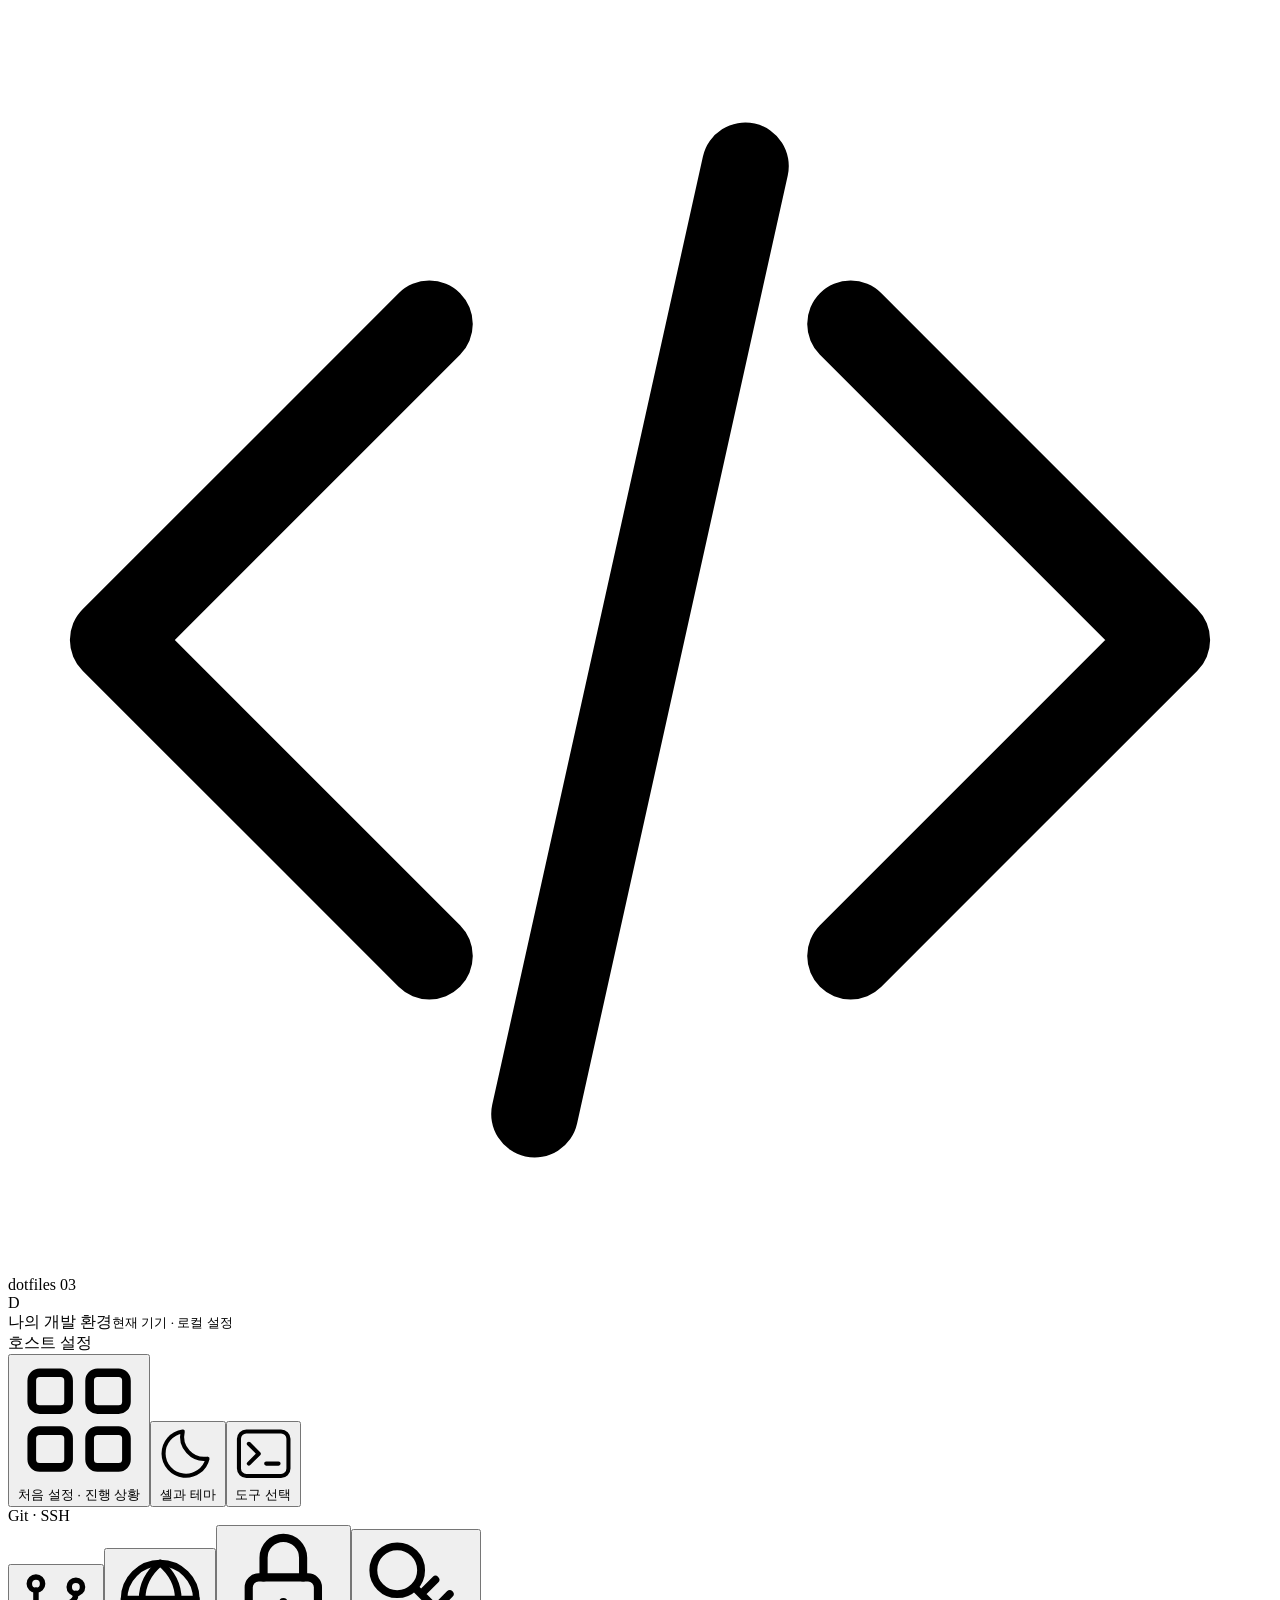
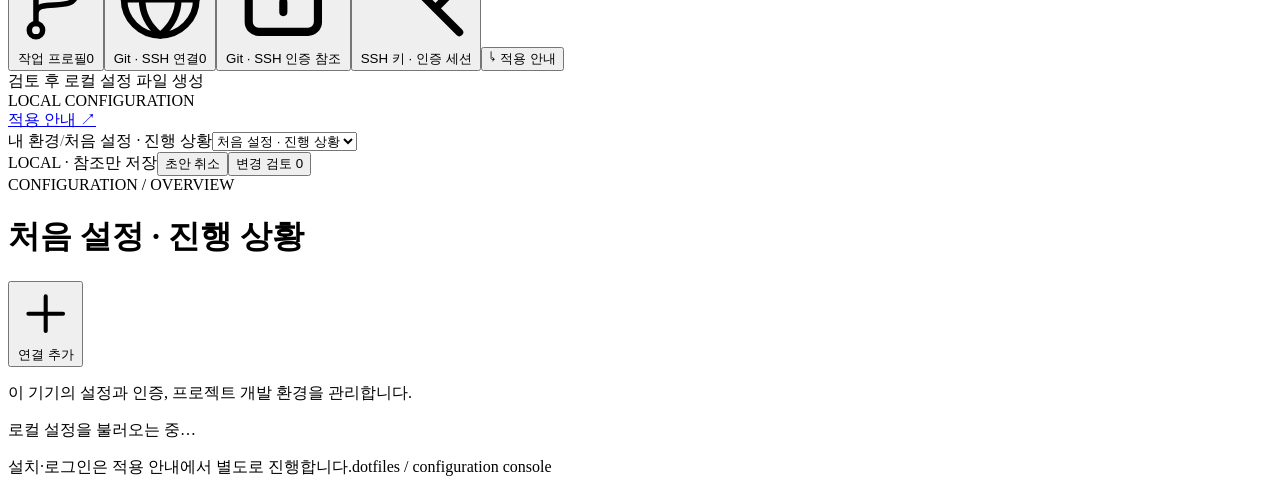
==== dashboard/index.html @ 47db6d48 "Guide first-run environment setup and Tailscale client connections" ====
<!DOCTYPE html><html lang="ko"><head><meta charset="utf-8"><meta name="viewport" content="width=device-width,initial-scale=1"><title>dotfiles · 환경 설정</title><link rel="stylesheet" href="/style.css"><link rel="stylesheet" href="/design/design-inspector.css"><link rel="stylesheet" href="/design/preview.css"></head><body><div class="app"><aside class="sidebar"><div class="brand row"><svg viewBox="0 0 24 24" fill="none" stroke="currentColor" stroke-width="1.65" stroke-linecap="round" stroke-linejoin="round" aria-hidden="true"><path d="m8 6-6 6 6 6m8-12 6 6-6 6M14 3l-4 18"/></svg> dotfiles <span class="version">03</span></div><div class="workspace row"><span class="avatar">D</span><div>나의 개발 환경<small>현재 기기 · 로컬 설정</small></div></div><div class="navlabel">호스트 설정</div><nav class="nav"><button data-view="overview" class="active"><svg viewBox="0 0 24 24" fill="none" stroke="currentColor" stroke-width="1.65" stroke-linecap="round" stroke-linejoin="round" aria-hidden="true"><rect x="3" y="3" width="7" height="7" rx="1.5"/><rect x="14" y="3" width="7" height="7" rx="1.5"/><rect x="3" y="14" width="7" height="7" rx="1.5"/><rect x="14" y="14" width="7" height="7" rx="1.5"/></svg> 처음 설정 · 진행 상황</button><button data-view="appearance"><svg viewBox="0 0 24 24" fill="none" stroke="currentColor" stroke-width="1.65" stroke-linecap="round" stroke-linejoin="round" aria-hidden="true"><path d="M20 14A9 9 0 0 1 10 3 9 9 0 1 0 20 14Z"/></svg> 셸과 테마</button><button data-view="tools"><svg viewBox="0 0 24 24" fill="none" stroke="currentColor" stroke-width="1.65" stroke-linecap="round" stroke-linejoin="round" aria-hidden="true"><rect x="2" y="3" width="20" height="18" rx="3"/><path d="m6 8 4 4-4 4m7 0h5"/></svg> 도구 선택</button><div class="navlabel">Git · SSH</div><button data-view="profiles"><svg viewBox="0 0 24 24" fill="none" stroke="currentColor" stroke-width="1.65" stroke-linecap="round" stroke-linejoin="round" aria-hidden="true"><circle cx="6" cy="5" r="2"/><circle cx="6" cy="19" r="2"/><circle cx="18" cy="6" r="2"/><path d="M6 7v10m0-3c0-5 12 0 12-6"/></svg> 작업 프로필<span class="number" id="profile-number">0</span></button><button data-view="connections"><svg viewBox="0 0 24 24" fill="none" stroke="currentColor" stroke-width="1.65" stroke-linecap="round" stroke-linejoin="round" aria-hidden="true"><circle cx="12" cy="12" r="9"/><path d="M3 12h18M12 3c6 5 6 13 0 18-6-5-6-13 0-18Z"/></svg> Git · SSH 연결<span class="number" id="connection-number">0</span></button><button data-view="secrets"><svg viewBox="0 0 24 24" fill="none" stroke="currentColor" stroke-width="1.65" stroke-linecap="round" stroke-linejoin="round" aria-hidden="true"><rect x="5" y="10" width="14" height="11" rx="2"/><path d="M8 10V6a4 4 0 0 1 8 0v4m-4 5v2"/></svg> Git · SSH 인증 참조</button><button data-view="sessions"><svg viewBox="0 0 24 24" fill="none" stroke="currentColor" stroke-width="1.65" stroke-linecap="round" stroke-linejoin="round" aria-hidden="true"><circle cx="8" cy="8" r="5"/><path d="m12 12 9 9m-5-5 3-3m-6 0 3-3"/></svg> SSH 키 · 인증 세션</button><button data-view="plan">↳ 적용 안내</button></nav><div class="sidefoot"><span class="point"></span>검토 후 로컬 설정 파일 생성<br><span class="mono">LOCAL CONFIGURATION</span><br><a href="#" id="about-link">적용 안내 ↗</a></div></aside><main class="main"><header class="toolbar between"><div class="row"><span class="muted">내 환경</span><span style="color:#596b82">/</span><span id="breadcrumb">처음 설정 · 진행 상황</span><select class="mobile-nav" id="mobile-nav" aria-label="화면 선택"><option value="overview">처음 설정 · 진행 상황</option><option value="connections">Git · SSH 연결</option><option value="appearance">셸과 테마</option><option value="profiles">작업 프로필</option><option value="secrets">Git · SSH 인증 참조</option><option value="sessions">SSH 키 · 인증 세션</option><option value="tools">도구 선택</option><option value="plan">적용 안내</option></select></div><div class="row"><span class="demo">LOCAL · 참조만 저장</span><button class="btn" id="reset-draft">초안 취소</button><button class="btn primary" id="review-button">변경 검토 <span class="mono" id="dirty-count">0</span></button></div></header><div class="content"><div class="overline" id="overline">CONFIGURATION / OVERVIEW</div><div class="heading between"><h1 id="page-title">처음 설정 · 진행 상황</h1><button class="btn" id="heading-action"><svg viewBox="0 0 24 24" fill="none" stroke="currentColor" stroke-width="1.65" stroke-linecap="round" stroke-linejoin="round" aria-hidden="true"><path d="M12 5v14M5 12h14"/></svg> 연결 추가</button></div><p class="intro" id="page-intro">이 기기의 설정과 인증, 프로젝트 개발 환경을 관리합니다.</p><div id="notice" class="notice" role="status" hidden></div><div id="page-body"><p>로컬 설정을 불러오는 중…</p></div><footer class="footer between"><span>설치·로그인은 적용 안내에서 별도로 진행합니다.</span><span class="mono">dotfiles / configuration console</span></footer></div></main></div><div id="toast" class="toast" role="status"></div>
<dialog id="review-modal"><h2>변경 검토</h2><p>저장하면 로컬 설정 파일을 생성합니다. 설치·로그인·remote URL 변경은 적용 안내를 따라 별도로 진행합니다.</p><pre id="review-content"></pre><p id="save-error" role="alert"></p><div class="actions"><button class="btn" id="close-review">돌아가기</button><button class="btn primary" id="confirm-review">저장 · 설정 파일 생성</button></div></dialog>
<dialog id="add-modal"><h2 id="add-title">새 항목</h2><div id="add-fields"></div><p id="add-error" role="alert"></p><div class="actions"><button class="btn" id="cancel-add">취소</button><button class="btn primary" id="confirm-add">추가</button></div></dialog>
<script src="/app.js" defer></script><script src="/environment.js" defer></script><script src="/onboarding.js" defer></script><script src="/tailscale.js" defer></script><script src="/desktop.js" defer></script><script src="/design/design-inspector.js" defer></script><script src="/design/dashboard-design.js" defer></script><script src="/design/preview.js" defer></script></body></html>
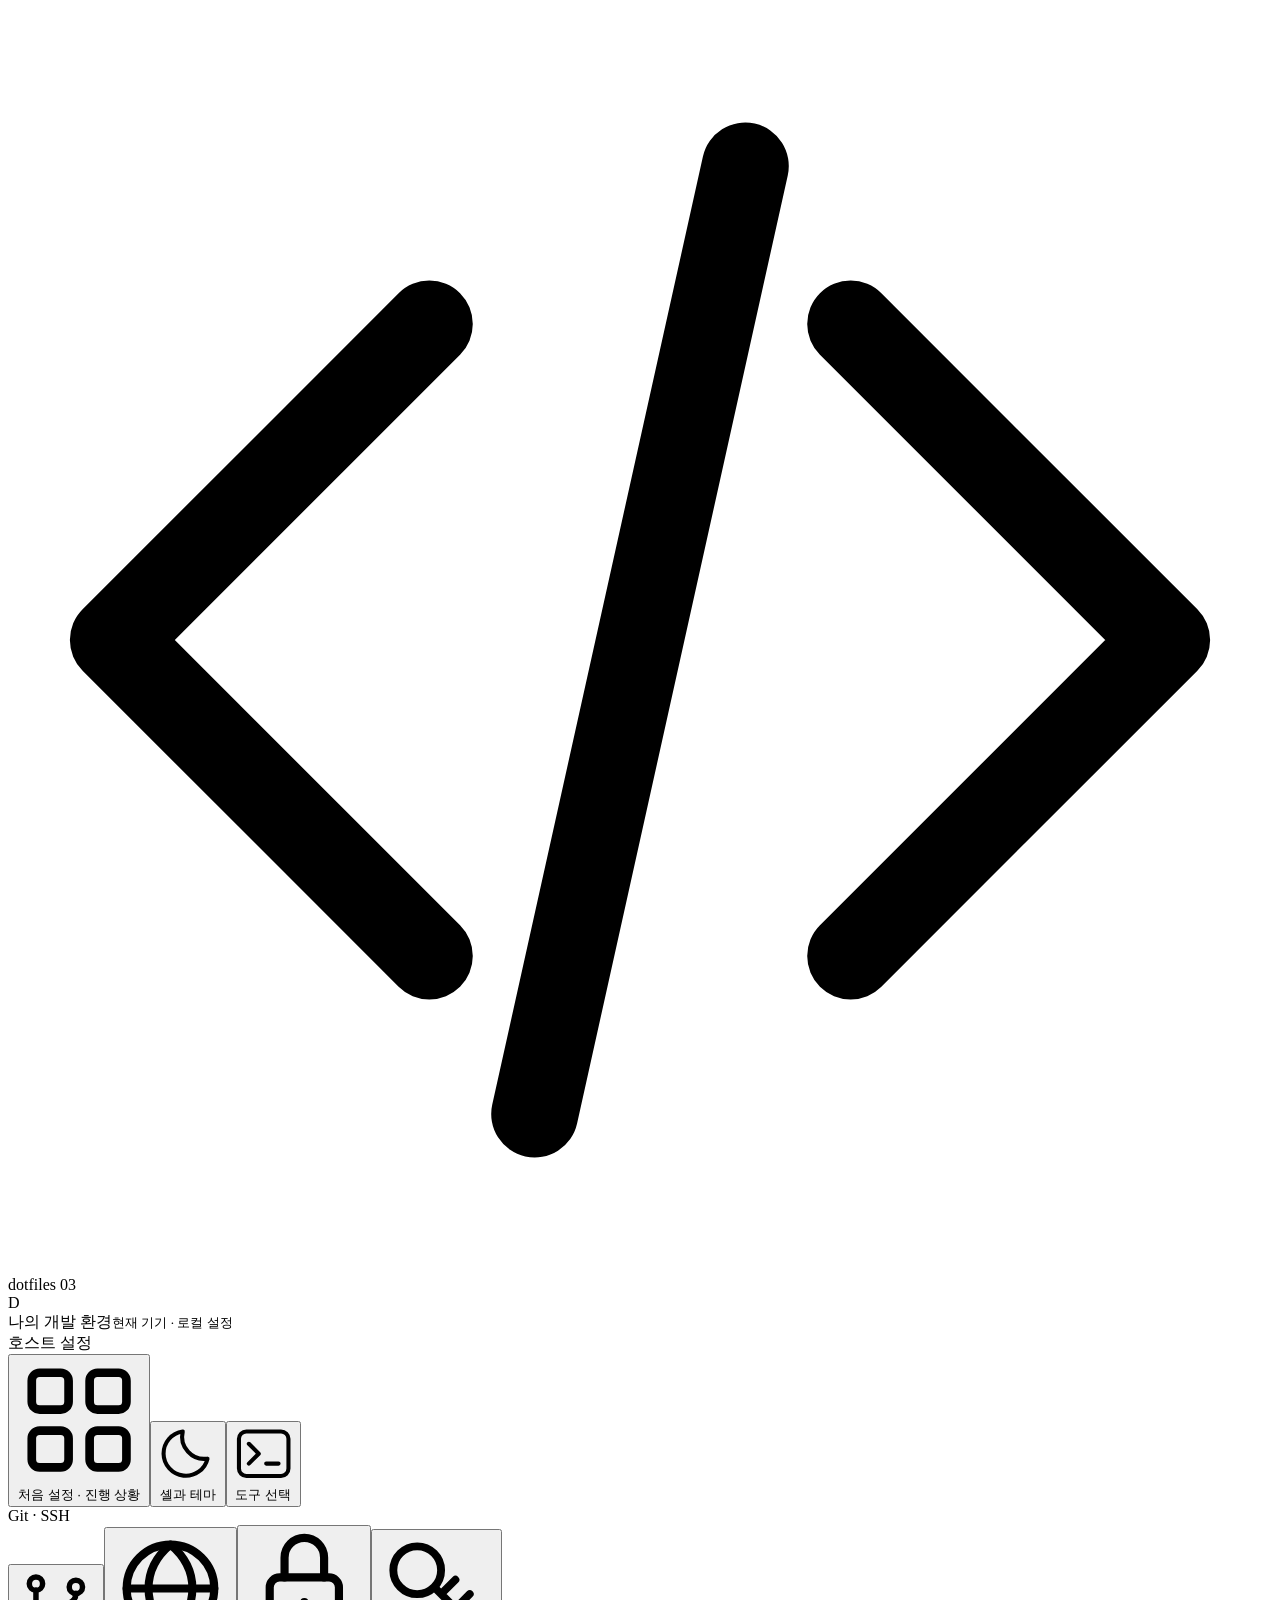
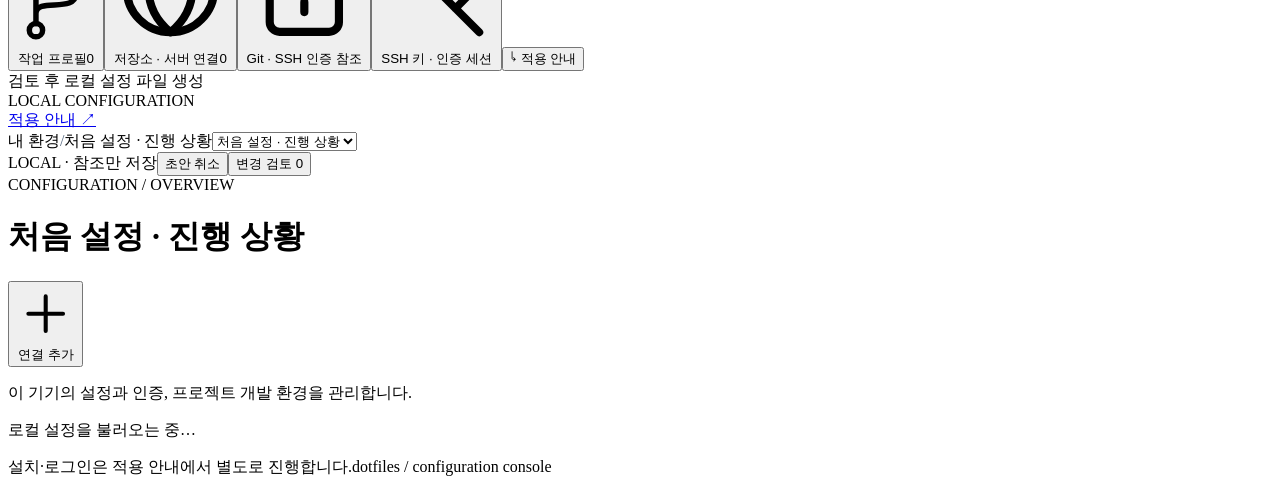
==== commit 30d517e7: "Simplify connection setup and make folder profiles optional" ====
--- a/dashboard/index.html
+++ b/dashboard/index.html
@@ -1,4 +1,4 @@
-<!DOCTYPE html><html lang="ko"><head><meta charset="utf-8"><meta name="viewport" content="width=device-width,initial-scale=1"><title>dotfiles · 환경 설정</title><link rel="stylesheet" href="/style.css"><link rel="stylesheet" href="/design/design-inspector.css"><link rel="stylesheet" href="/design/preview.css"></head><body><div class="app"><aside class="sidebar"><div class="brand row"><svg viewBox="0 0 24 24" fill="none" stroke="currentColor" stroke-width="1.65" stroke-linecap="round" stroke-linejoin="round" aria-hidden="true"><path d="m8 6-6 6 6 6m8-12 6 6-6 6M14 3l-4 18"/></svg> dotfiles <span class="version">03</span></div><div class="workspace row"><span class="avatar">D</span><div>나의 개발 환경<small>현재 기기 · 로컬 설정</small></div></div><div class="navlabel">호스트 설정</div><nav class="nav"><button data-view="overview" class="active"><svg viewBox="0 0 24 24" fill="none" stroke="currentColor" stroke-width="1.65" stroke-linecap="round" stroke-linejoin="round" aria-hidden="true"><rect x="3" y="3" width="7" height="7" rx="1.5"/><rect x="14" y="3" width="7" height="7" rx="1.5"/><rect x="3" y="14" width="7" height="7" rx="1.5"/><rect x="14" y="14" width="7" height="7" rx="1.5"/></svg> 처음 설정 · 진행 상황</button><button data-view="appearance"><svg viewBox="0 0 24 24" fill="none" stroke="currentColor" stroke-width="1.65" stroke-linecap="round" stroke-linejoin="round" aria-hidden="true"><path d="M20 14A9 9 0 0 1 10 3 9 9 0 1 0 20 14Z"/></svg> 셸과 테마</button><button data-view="tools"><svg viewBox="0 0 24 24" fill="none" stroke="currentColor" stroke-width="1.65" stroke-linecap="round" stroke-linejoin="round" aria-hidden="true"><rect x="2" y="3" width="20" height="18" rx="3"/><path d="m6 8 4 4-4 4m7 0h5"/></svg> 도구 선택</button><div class="navlabel">Git · SSH</div><button data-view="profiles"><svg viewBox="0 0 24 24" fill="none" stroke="currentColor" stroke-width="1.65" stroke-linecap="round" stroke-linejoin="round" aria-hidden="true"><circle cx="6" cy="5" r="2"/><circle cx="6" cy="19" r="2"/><circle cx="18" cy="6" r="2"/><path d="M6 7v10m0-3c0-5 12 0 12-6"/></svg> 작업 프로필<span class="number" id="profile-number">0</span></button><button data-view="connections"><svg viewBox="0 0 24 24" fill="none" stroke="currentColor" stroke-width="1.65" stroke-linecap="round" stroke-linejoin="round" aria-hidden="true"><circle cx="12" cy="12" r="9"/><path d="M3 12h18M12 3c6 5 6 13 0 18-6-5-6-13 0-18Z"/></svg> Git · SSH 연결<span class="number" id="connection-number">0</span></button><button data-view="secrets"><svg viewBox="0 0 24 24" fill="none" stroke="currentColor" stroke-width="1.65" stroke-linecap="round" stroke-linejoin="round" aria-hidden="true"><rect x="5" y="10" width="14" height="11" rx="2"/><path d="M8 10V6a4 4 0 0 1 8 0v4m-4 5v2"/></svg> Git · SSH 인증 참조</button><button data-view="sessions"><svg viewBox="0 0 24 24" fill="none" stroke="currentColor" stroke-width="1.65" stroke-linecap="round" stroke-linejoin="round" aria-hidden="true"><circle cx="8" cy="8" r="5"/><path d="m12 12 9 9m-5-5 3-3m-6 0 3-3"/></svg> SSH 키 · 인증 세션</button><button data-view="plan">↳ 적용 안내</button></nav><div class="sidefoot"><span class="point"></span>검토 후 로컬 설정 파일 생성<br><span class="mono">LOCAL CONFIGURATION</span><br><a href="#" id="about-link">적용 안내 ↗</a></div></aside><main class="main"><header class="toolbar between"><div class="row"><span class="muted">내 환경</span><span style="color:#596b82">/</span><span id="breadcrumb">처음 설정 · 진행 상황</span><select class="mobile-nav" id="mobile-nav" aria-label="화면 선택"><option value="overview">처음 설정 · 진행 상황</option><option value="connections">Git · SSH 연결</option><option value="appearance">셸과 테마</option><option value="profiles">작업 프로필</option><option value="secrets">Git · SSH 인증 참조</option><option value="sessions">SSH 키 · 인증 세션</option><option value="tools">도구 선택</option><option value="plan">적용 안내</option></select></div><div class="row"><span class="demo">LOCAL · 참조만 저장</span><button class="btn" id="reset-draft">초안 취소</button><button class="btn primary" id="review-button">변경 검토 <span class="mono" id="dirty-count">0</span></button></div></header><div class="content"><div class="overline" id="overline">CONFIGURATION / OVERVIEW</div><div class="heading between"><h1 id="page-title">처음 설정 · 진행 상황</h1><button class="btn" id="heading-action"><svg viewBox="0 0 24 24" fill="none" stroke="currentColor" stroke-width="1.65" stroke-linecap="round" stroke-linejoin="round" aria-hidden="true"><path d="M12 5v14M5 12h14"/></svg> 연결 추가</button></div><p class="intro" id="page-intro">이 기기의 설정과 인증, 프로젝트 개발 환경을 관리합니다.</p><div id="notice" class="notice" role="status" hidden></div><div id="page-body"><p>로컬 설정을 불러오는 중…</p></div><footer class="footer between"><span>설치·로그인은 적용 안내에서 별도로 진행합니다.</span><span class="mono">dotfiles / configuration console</span></footer></div></main></div><div id="toast" class="toast" role="status"></div>
+<!DOCTYPE html><html lang="ko"><head><meta charset="utf-8"><meta name="viewport" content="width=device-width,initial-scale=1"><title>dotfiles · 환경 설정</title><link rel="stylesheet" href="/style.css"><link rel="stylesheet" href="/design/design-inspector.css"><link rel="stylesheet" href="/design/preview.css"></head><body><div class="app"><aside class="sidebar"><div class="brand row"><svg viewBox="0 0 24 24" fill="none" stroke="currentColor" stroke-width="1.65" stroke-linecap="round" stroke-linejoin="round" aria-hidden="true"><path d="m8 6-6 6 6 6m8-12 6 6-6 6M14 3l-4 18"/></svg> dotfiles <span class="version">03</span></div><div class="workspace row"><span class="avatar">D</span><div>나의 개발 환경<small>현재 기기 · 로컬 설정</small></div></div><div class="navlabel">호스트 설정</div><nav class="nav"><button data-view="overview" class="active"><svg viewBox="0 0 24 24" fill="none" stroke="currentColor" stroke-width="1.65" stroke-linecap="round" stroke-linejoin="round" aria-hidden="true"><rect x="3" y="3" width="7" height="7" rx="1.5"/><rect x="14" y="3" width="7" height="7" rx="1.5"/><rect x="3" y="14" width="7" height="7" rx="1.5"/><rect x="14" y="14" width="7" height="7" rx="1.5"/></svg> 처음 설정 · 진행 상황</button><button data-view="appearance"><svg viewBox="0 0 24 24" fill="none" stroke="currentColor" stroke-width="1.65" stroke-linecap="round" stroke-linejoin="round" aria-hidden="true"><path d="M20 14A9 9 0 0 1 10 3 9 9 0 1 0 20 14Z"/></svg> 셸과 테마</button><button data-view="tools"><svg viewBox="0 0 24 24" fill="none" stroke="currentColor" stroke-width="1.65" stroke-linecap="round" stroke-linejoin="round" aria-hidden="true"><rect x="2" y="3" width="20" height="18" rx="3"/><path d="m6 8 4 4-4 4m7 0h5"/></svg> 도구 선택</button><div class="navlabel">Git · SSH</div><button data-view="profiles"><svg viewBox="0 0 24 24" fill="none" stroke="currentColor" stroke-width="1.65" stroke-linecap="round" stroke-linejoin="round" aria-hidden="true"><circle cx="6" cy="5" r="2"/><circle cx="6" cy="19" r="2"/><circle cx="18" cy="6" r="2"/><path d="M6 7v10m0-3c0-5 12 0 12-6"/></svg> 작업 프로필<span class="number" id="profile-number">0</span></button><button data-view="connections"><svg viewBox="0 0 24 24" fill="none" stroke="currentColor" stroke-width="1.65" stroke-linecap="round" stroke-linejoin="round" aria-hidden="true"><circle cx="12" cy="12" r="9"/><path d="M3 12h18M12 3c6 5 6 13 0 18-6-5-6-13 0-18Z"/></svg> 저장소 · 서버 연결<span class="number" id="connection-number">0</span></button><button data-view="secrets"><svg viewBox="0 0 24 24" fill="none" stroke="currentColor" stroke-width="1.65" stroke-linecap="round" stroke-linejoin="round" aria-hidden="true"><rect x="5" y="10" width="14" height="11" rx="2"/><path d="M8 10V6a4 4 0 0 1 8 0v4m-4 5v2"/></svg> Git · SSH 인증 참조</button><button data-view="sessions"><svg viewBox="0 0 24 24" fill="none" stroke="currentColor" stroke-width="1.65" stroke-linecap="round" stroke-linejoin="round" aria-hidden="true"><circle cx="8" cy="8" r="5"/><path d="m12 12 9 9m-5-5 3-3m-6 0 3-3"/></svg> SSH 키 · 인증 세션</button><button data-view="plan">↳ 적용 안내</button></nav><div class="sidefoot"><span class="point"></span>검토 후 로컬 설정 파일 생성<br><span class="mono">LOCAL CONFIGURATION</span><br><a href="#" id="about-link">적용 안내 ↗</a></div></aside><main class="main"><header class="toolbar between"><div class="row"><span class="muted">내 환경</span><span style="color:#596b82">/</span><span id="breadcrumb">처음 설정 · 진행 상황</span><select class="mobile-nav" id="mobile-nav" aria-label="화면 선택"><option value="overview">처음 설정 · 진행 상황</option><option value="connections">저장소 · 서버 연결</option><option value="appearance">셸과 테마</option><option value="profiles">작업 프로필</option><option value="secrets">Git · SSH 인증 참조</option><option value="sessions">SSH 키 · 인증 세션</option><option value="tools">도구 선택</option><option value="plan">적용 안내</option></select></div><div class="row"><span class="demo">LOCAL · 참조만 저장</span><button class="btn" id="reset-draft">초안 취소</button><button class="btn primary" id="review-button">변경 검토 <span class="mono" id="dirty-count">0</span></button></div></header><div class="content"><div class="overline" id="overline">CONFIGURATION / OVERVIEW</div><div class="heading between"><h1 id="page-title">처음 설정 · 진행 상황</h1><button class="btn" id="heading-action"><svg viewBox="0 0 24 24" fill="none" stroke="currentColor" stroke-width="1.65" stroke-linecap="round" stroke-linejoin="round" aria-hidden="true"><path d="M12 5v14M5 12h14"/></svg> 연결 추가</button></div><p class="intro" id="page-intro">이 기기의 설정과 인증, 프로젝트 개발 환경을 관리합니다.</p><div id="notice" class="notice" role="status" hidden></div><div id="page-body"><p>로컬 설정을 불러오는 중…</p></div><footer class="footer between"><span>설치·로그인은 적용 안내에서 별도로 진행합니다.</span><span class="mono">dotfiles / configuration console</span></footer></div></main></div><div id="toast" class="toast" role="status"></div>
 <dialog id="review-modal"><h2>변경 검토</h2><p>저장하면 로컬 설정 파일을 생성합니다. 설치·로그인·remote URL 변경은 적용 안내를 따라 별도로 진행합니다.</p><pre id="review-content"></pre><p id="save-error" role="alert"></p><div class="actions"><button class="btn" id="close-review">돌아가기</button><button class="btn primary" id="confirm-review">저장 · 설정 파일 생성</button></div></dialog>
 <dialog id="add-modal"><h2 id="add-title">새 항목</h2><div id="add-fields"></div><p id="add-error" role="alert"></p><div class="actions"><button class="btn" id="cancel-add">취소</button><button class="btn primary" id="confirm-add">추가</button></div></dialog>
 <script src="/app.js" defer></script><script src="/environment.js" defer></script><script src="/onboarding.js" defer></script><script src="/tailscale.js" defer></script><script src="/desktop.js" defer></script><script src="/design/design-inspector.js" defer></script><script src="/design/dashboard-design.js" defer></script><script src="/design/preview.js" defer></script></body></html>
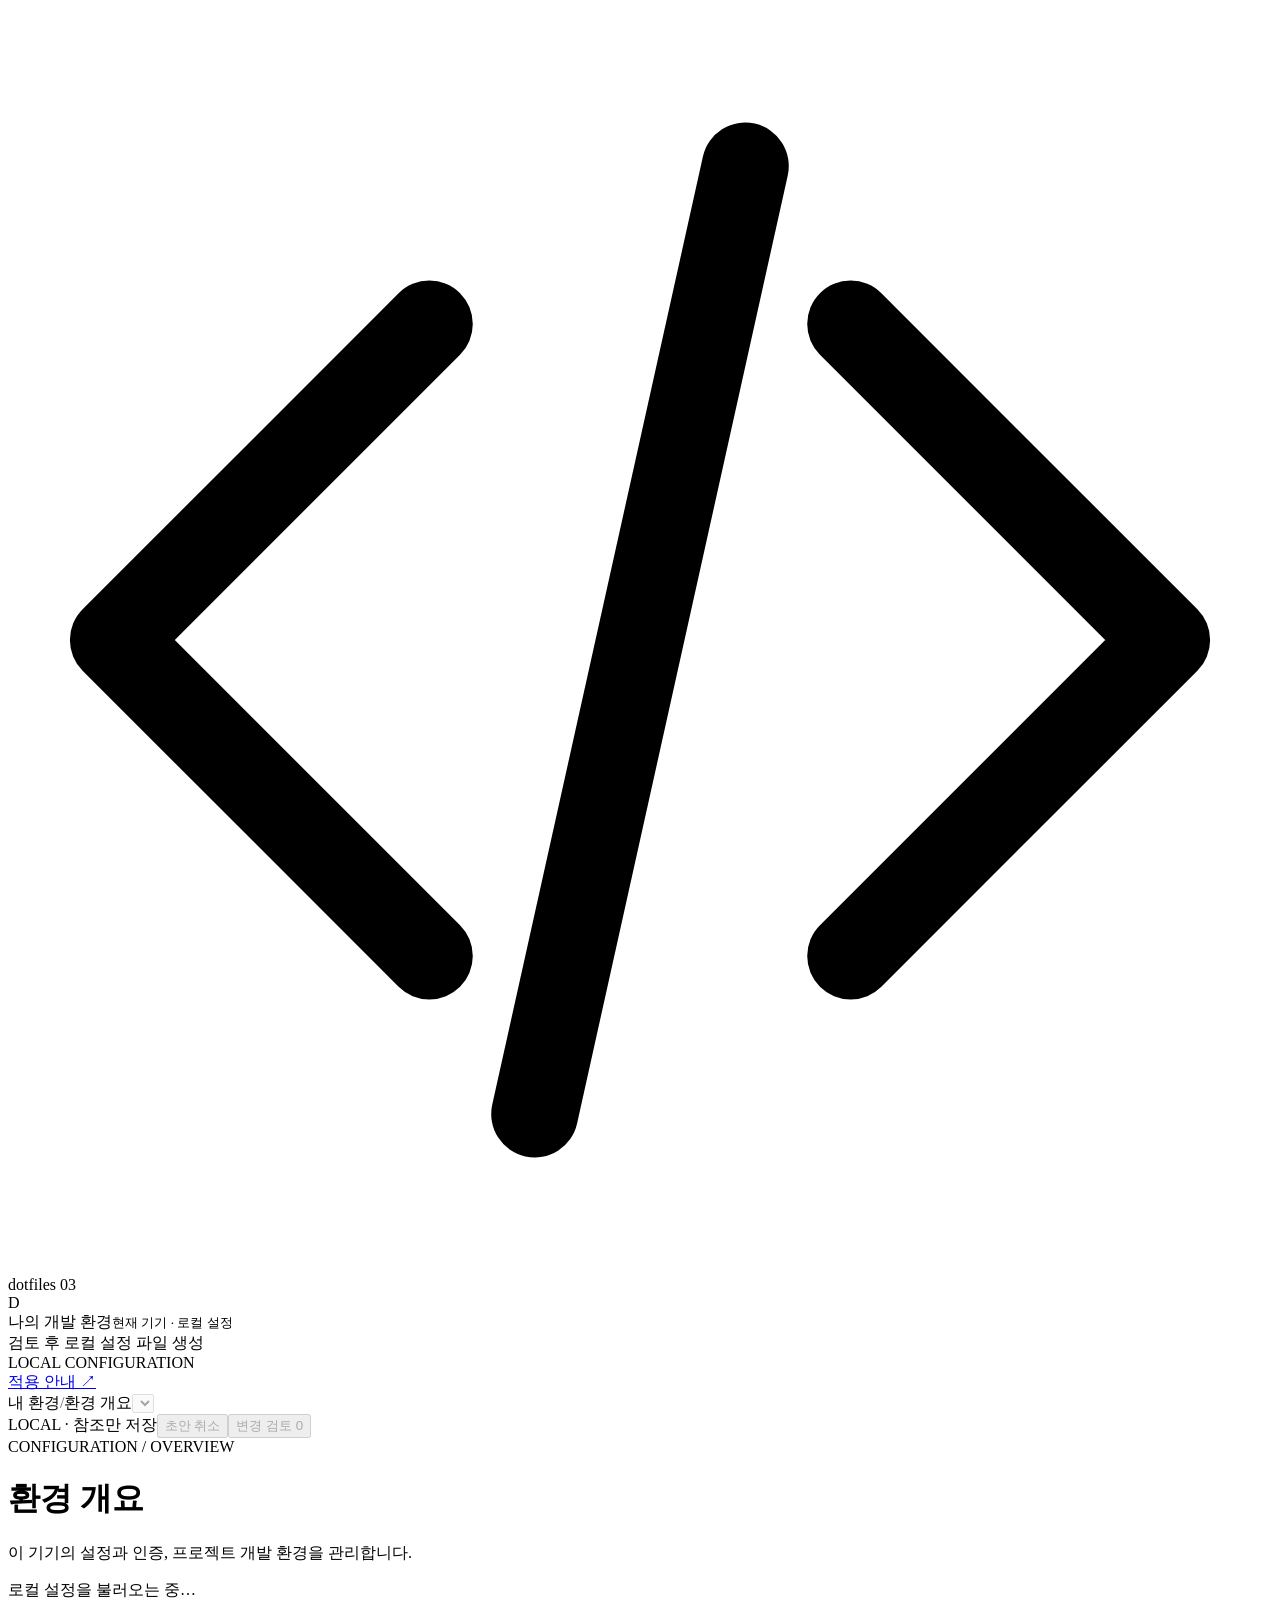
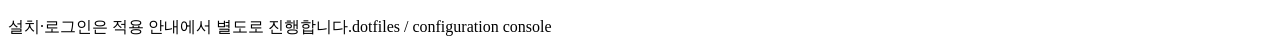
==== commit 40d73611: "Organize environment dashboard by setup purpose" ====
--- a/dashboard/index.html
+++ b/dashboard/index.html
@@ -1,4 +1,4 @@
-<!DOCTYPE html><html lang="ko"><head><meta charset="utf-8"><meta name="viewport" content="width=device-width,initial-scale=1"><title>dotfiles · 환경 설정</title><link rel="stylesheet" href="/style.css"><link rel="stylesheet" href="/design/design-inspector.css"><link rel="stylesheet" href="/design/preview.css"></head><body><div class="app"><aside class="sidebar"><div class="brand row"><svg viewBox="0 0 24 24" fill="none" stroke="currentColor" stroke-width="1.65" stroke-linecap="round" stroke-linejoin="round" aria-hidden="true"><path d="m8 6-6 6 6 6m8-12 6 6-6 6M14 3l-4 18"/></svg> dotfiles <span class="version">03</span></div><div class="workspace row"><span class="avatar">D</span><div>나의 개발 환경<small>현재 기기 · 로컬 설정</small></div></div><div class="navlabel">호스트 설정</div><nav class="nav"><button data-view="overview" class="active"><svg viewBox="0 0 24 24" fill="none" stroke="currentColor" stroke-width="1.65" stroke-linecap="round" stroke-linejoin="round" aria-hidden="true"><rect x="3" y="3" width="7" height="7" rx="1.5"/><rect x="14" y="3" width="7" height="7" rx="1.5"/><rect x="3" y="14" width="7" height="7" rx="1.5"/><rect x="14" y="14" width="7" height="7" rx="1.5"/></svg> 처음 설정 · 진행 상황</button><button data-view="appearance"><svg viewBox="0 0 24 24" fill="none" stroke="currentColor" stroke-width="1.65" stroke-linecap="round" stroke-linejoin="round" aria-hidden="true"><path d="M20 14A9 9 0 0 1 10 3 9 9 0 1 0 20 14Z"/></svg> 셸과 테마</button><button data-view="tools"><svg viewBox="0 0 24 24" fill="none" stroke="currentColor" stroke-width="1.65" stroke-linecap="round" stroke-linejoin="round" aria-hidden="true"><rect x="2" y="3" width="20" height="18" rx="3"/><path d="m6 8 4 4-4 4m7 0h5"/></svg> 도구 선택</button><div class="navlabel">Git · SSH</div><button data-view="profiles"><svg viewBox="0 0 24 24" fill="none" stroke="currentColor" stroke-width="1.65" stroke-linecap="round" stroke-linejoin="round" aria-hidden="true"><circle cx="6" cy="5" r="2"/><circle cx="6" cy="19" r="2"/><circle cx="18" cy="6" r="2"/><path d="M6 7v10m0-3c0-5 12 0 12-6"/></svg> 작업 프로필<span class="number" id="profile-number">0</span></button><button data-view="connections"><svg viewBox="0 0 24 24" fill="none" stroke="currentColor" stroke-width="1.65" stroke-linecap="round" stroke-linejoin="round" aria-hidden="true"><circle cx="12" cy="12" r="9"/><path d="M3 12h18M12 3c6 5 6 13 0 18-6-5-6-13 0-18Z"/></svg> 저장소 · 서버 연결<span class="number" id="connection-number">0</span></button><button data-view="secrets"><svg viewBox="0 0 24 24" fill="none" stroke="currentColor" stroke-width="1.65" stroke-linecap="round" stroke-linejoin="round" aria-hidden="true"><rect x="5" y="10" width="14" height="11" rx="2"/><path d="M8 10V6a4 4 0 0 1 8 0v4m-4 5v2"/></svg> Git · SSH 인증 참조</button><button data-view="sessions"><svg viewBox="0 0 24 24" fill="none" stroke="currentColor" stroke-width="1.65" stroke-linecap="round" stroke-linejoin="round" aria-hidden="true"><circle cx="8" cy="8" r="5"/><path d="m12 12 9 9m-5-5 3-3m-6 0 3-3"/></svg> SSH 키 · 인증 세션</button><button data-view="plan">↳ 적용 안내</button></nav><div class="sidefoot"><span class="point"></span>검토 후 로컬 설정 파일 생성<br><span class="mono">LOCAL CONFIGURATION</span><br><a href="#" id="about-link">적용 안내 ↗</a></div></aside><main class="main"><header class="toolbar between"><div class="row"><span class="muted">내 환경</span><span style="color:#596b82">/</span><span id="breadcrumb">처음 설정 · 진행 상황</span><select class="mobile-nav" id="mobile-nav" aria-label="화면 선택"><option value="overview">처음 설정 · 진행 상황</option><option value="connections">저장소 · 서버 연결</option><option value="appearance">셸과 테마</option><option value="profiles">작업 프로필</option><option value="secrets">Git · SSH 인증 참조</option><option value="sessions">SSH 키 · 인증 세션</option><option value="tools">도구 선택</option><option value="plan">적용 안내</option></select></div><div class="row"><span class="demo">LOCAL · 참조만 저장</span><button class="btn" id="reset-draft">초안 취소</button><button class="btn primary" id="review-button">변경 검토 <span class="mono" id="dirty-count">0</span></button></div></header><div class="content"><div class="overline" id="overline">CONFIGURATION / OVERVIEW</div><div class="heading between"><h1 id="page-title">처음 설정 · 진행 상황</h1><button class="btn" id="heading-action"><svg viewBox="0 0 24 24" fill="none" stroke="currentColor" stroke-width="1.65" stroke-linecap="round" stroke-linejoin="round" aria-hidden="true"><path d="M12 5v14M5 12h14"/></svg> 연결 추가</button></div><p class="intro" id="page-intro">이 기기의 설정과 인증, 프로젝트 개발 환경을 관리합니다.</p><div id="notice" class="notice" role="status" hidden></div><div id="page-body"><p>로컬 설정을 불러오는 중…</p></div><footer class="footer between"><span>설치·로그인은 적용 안내에서 별도로 진행합니다.</span><span class="mono">dotfiles / configuration console</span></footer></div></main></div><div id="toast" class="toast" role="status"></div>
+<!DOCTYPE html><html lang="ko"><head><meta charset="utf-8"><meta name="viewport" content="width=device-width,initial-scale=1"><title>dotfiles · 환경 설정</title><link rel="stylesheet" href="/style.css"><link rel="stylesheet" href="/design/design-inspector.css"><link rel="stylesheet" href="/design/preview.css"></head><body><div class="app"><aside class="sidebar"><div class="brand row"><svg viewBox="0 0 24 24" fill="none" stroke="currentColor" stroke-width="1.65" stroke-linecap="round" stroke-linejoin="round" aria-hidden="true"><path d="m8 6-6 6 6 6m8-12 6 6-6 6M14 3l-4 18"/></svg> dotfiles <span class="version">03</span></div><div class="workspace row"><span class="avatar">D</span><div>나의 개발 환경<small>현재 기기 · 로컬 설정</small></div></div><nav class="nav" aria-label="주 메뉴"></nav><div class="sidefoot"><span class="point"></span>검토 후 로컬 설정 파일 생성<br><span class="mono">LOCAL CONFIGURATION</span><br><a href="#" id="about-link">적용 안내 ↗</a></div></aside><main class="main"><header class="toolbar between"><div class="row"><span class="muted">내 환경</span><span style="color:#596b82">/</span><span id="breadcrumb">환경 개요</span><select class="mobile-nav" id="mobile-nav" disabled aria-label="화면 선택"></select></div><div class="row"><span class="demo">LOCAL · 참조만 저장</span><button class="btn" id="reset-draft" disabled>초안 취소</button><button class="btn primary" id="review-button" disabled>변경 검토 <span class="mono" id="dirty-count">0</span></button></div></header><div class="content"><div class="overline" id="overline">CONFIGURATION / OVERVIEW</div><div class="heading between"><h1 id="page-title">환경 개요</h1><button class="btn" id="heading-action" hidden><svg viewBox="0 0 24 24" fill="none" stroke="currentColor" stroke-width="1.65" stroke-linecap="round" stroke-linejoin="round" aria-hidden="true"><path d="M12 5v14M5 12h14"/></svg> 연결 추가</button></div><p class="intro" id="page-intro">이 기기의 설정과 인증, 프로젝트 개발 환경을 관리합니다.</p><div id="notice" class="notice" role="status" hidden></div><div id="page-body"><p>로컬 설정을 불러오는 중…</p></div><footer class="footer between"><span>설치·로그인은 적용 안내에서 별도로 진행합니다.</span><span class="mono">dotfiles / configuration console</span></footer></div></main></div><div id="toast" class="toast" role="status"></div>
 <dialog id="review-modal"><h2>변경 검토</h2><p>저장하면 로컬 설정 파일을 생성합니다. 설치·로그인·remote URL 변경은 적용 안내를 따라 별도로 진행합니다.</p><pre id="review-content"></pre><p id="save-error" role="alert"></p><div class="actions"><button class="btn" id="close-review">돌아가기</button><button class="btn primary" id="confirm-review">저장 · 설정 파일 생성</button></div></dialog>
 <dialog id="add-modal"><h2 id="add-title">새 항목</h2><div id="add-fields"></div><p id="add-error" role="alert"></p><div class="actions"><button class="btn" id="cancel-add">취소</button><button class="btn primary" id="confirm-add">추가</button></div></dialog>
-<script src="/app.js" defer></script><script src="/environment.js" defer></script><script src="/onboarding.js" defer></script><script src="/tailscale.js" defer></script><script src="/desktop.js" defer></script><script src="/design/design-inspector.js" defer></script><script src="/design/dashboard-design.js" defer></script><script src="/design/preview.js" defer></script></body></html>+<script src="/app.js" defer></script><script src="/environment.js" defer></script><script src="/onboarding.js" defer></script><script src="/tailscale.js" defer></script><script src="/navigation.js" defer></script><script src="/desktop.js" defer></script><script src="/design/design-inspector.js" defer></script><script src="/design/dashboard-design.js" defer></script><script src="/design/preview.js" defer></script></body></html>
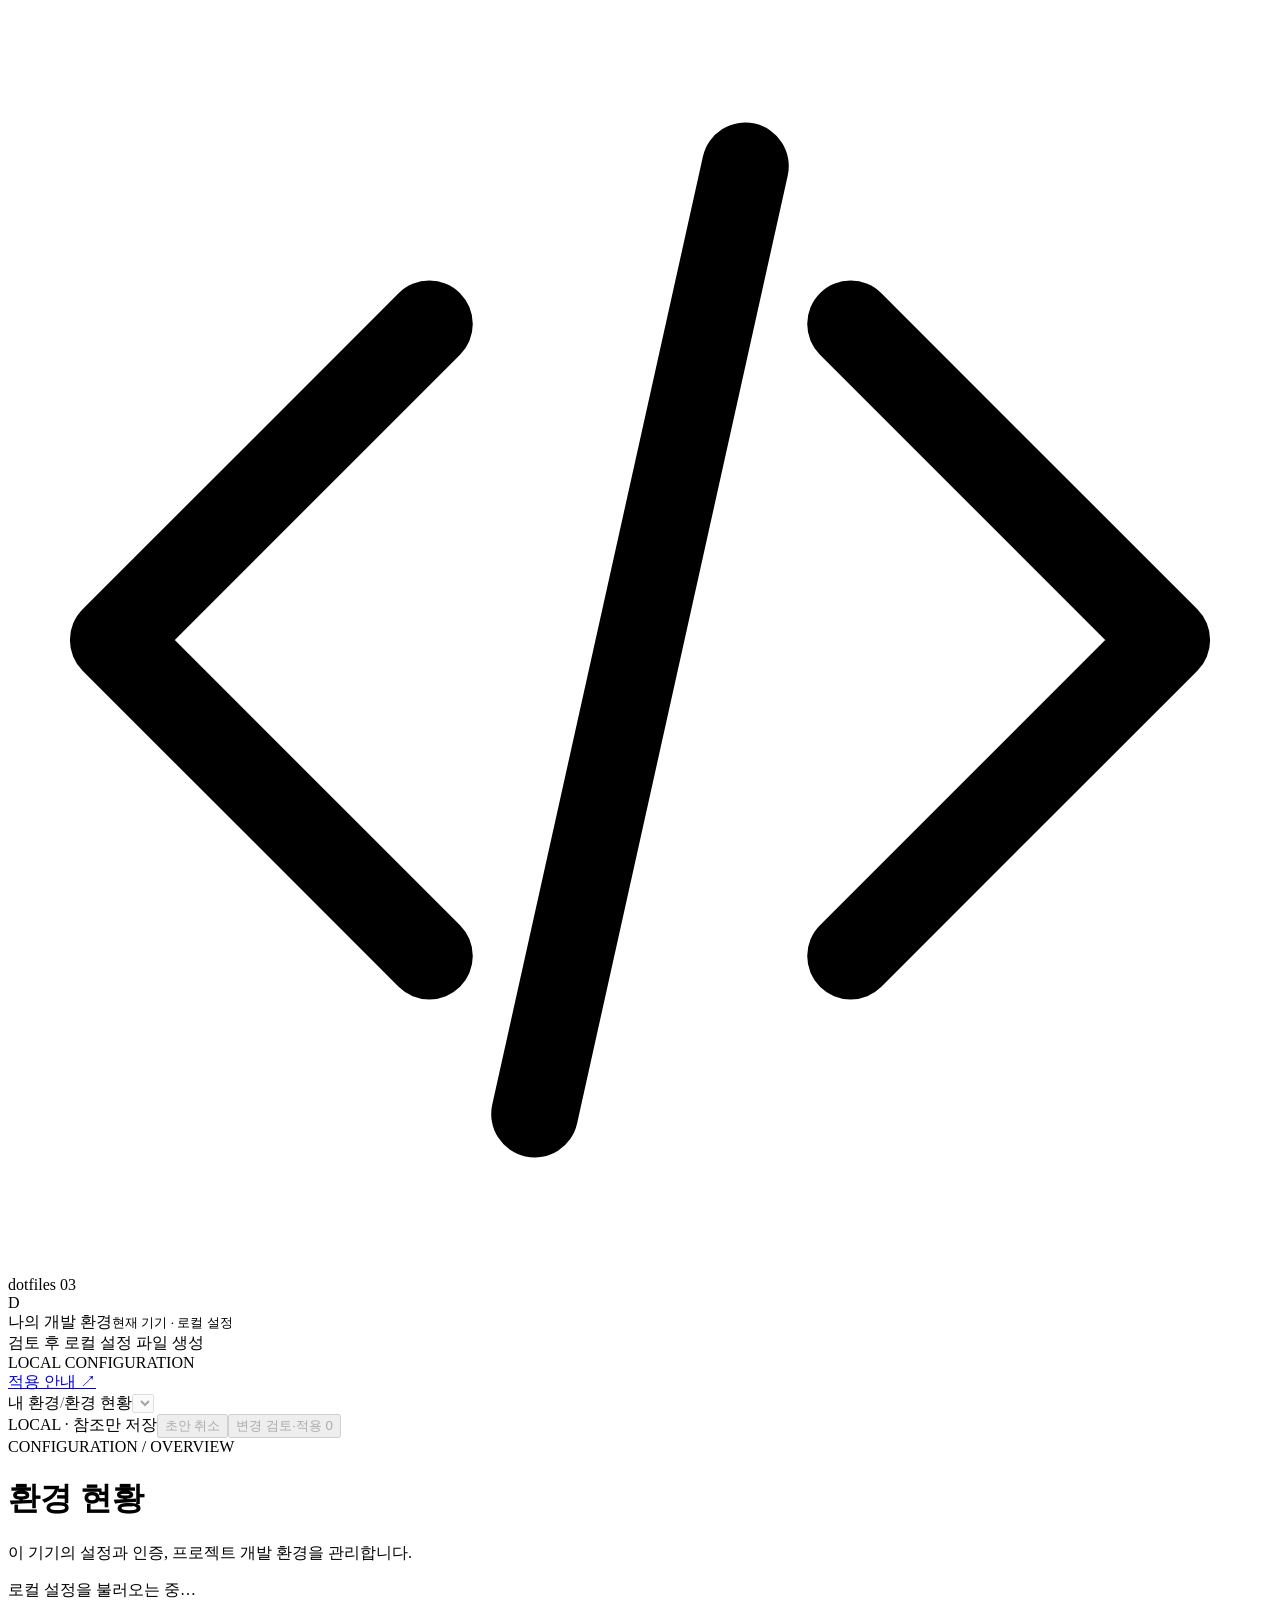
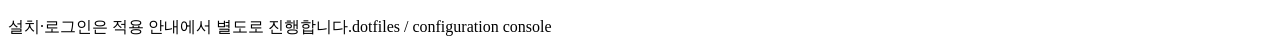
==== commit 3520386e: "Separate first-time setup and change management workflows" ====
--- a/dashboard/index.html
+++ b/dashboard/index.html
@@ -1,4 +1,4 @@
-<!DOCTYPE html><html lang="ko"><head><meta charset="utf-8"><meta name="viewport" content="width=device-width,initial-scale=1"><title>dotfiles · 환경 설정</title><link rel="stylesheet" href="/style.css"><link rel="stylesheet" href="/design/design-inspector.css"><link rel="stylesheet" href="/design/preview.css"></head><body><div class="app"><aside class="sidebar"><div class="brand row"><svg viewBox="0 0 24 24" fill="none" stroke="currentColor" stroke-width="1.65" stroke-linecap="round" stroke-linejoin="round" aria-hidden="true"><path d="m8 6-6 6 6 6m8-12 6 6-6 6M14 3l-4 18"/></svg> dotfiles <span class="version">03</span></div><div class="workspace row"><span class="avatar">D</span><div>나의 개발 환경<small>현재 기기 · 로컬 설정</small></div></div><nav class="nav" aria-label="주 메뉴"></nav><div class="sidefoot"><span class="point"></span>검토 후 로컬 설정 파일 생성<br><span class="mono">LOCAL CONFIGURATION</span><br><a href="#" id="about-link">적용 안내 ↗</a></div></aside><main class="main"><header class="toolbar between"><div class="row"><span class="muted">내 환경</span><span style="color:#596b82">/</span><span id="breadcrumb">환경 개요</span><select class="mobile-nav" id="mobile-nav" disabled aria-label="화면 선택"></select></div><div class="row"><span class="demo">LOCAL · 참조만 저장</span><button class="btn" id="reset-draft" disabled>초안 취소</button><button class="btn primary" id="review-button" disabled>변경 검토 <span class="mono" id="dirty-count">0</span></button></div></header><div class="content"><div class="overline" id="overline">CONFIGURATION / OVERVIEW</div><div class="heading between"><h1 id="page-title">환경 개요</h1><button class="btn" id="heading-action" hidden><svg viewBox="0 0 24 24" fill="none" stroke="currentColor" stroke-width="1.65" stroke-linecap="round" stroke-linejoin="round" aria-hidden="true"><path d="M12 5v14M5 12h14"/></svg> 연결 추가</button></div><p class="intro" id="page-intro">이 기기의 설정과 인증, 프로젝트 개발 환경을 관리합니다.</p><div id="notice" class="notice" role="status" hidden></div><div id="page-body"><p>로컬 설정을 불러오는 중…</p></div><footer class="footer between"><span>설치·로그인은 적용 안내에서 별도로 진행합니다.</span><span class="mono">dotfiles / configuration console</span></footer></div></main></div><div id="toast" class="toast" role="status"></div>
+<!DOCTYPE html><html lang="ko"><head><meta charset="utf-8"><meta name="viewport" content="width=device-width,initial-scale=1"><title>dotfiles · 환경 설정</title><link rel="stylesheet" href="/style.css"><link rel="stylesheet" href="/design/design-inspector.css"><link rel="stylesheet" href="/design/preview.css"></head><body><div class="app"><aside class="sidebar"><div class="brand row"><svg viewBox="0 0 24 24" fill="none" stroke="currentColor" stroke-width="1.65" stroke-linecap="round" stroke-linejoin="round" aria-hidden="true"><path d="m8 6-6 6 6 6m8-12 6 6-6 6M14 3l-4 18"/></svg> dotfiles <span class="version">03</span></div><div class="workspace row"><span class="avatar">D</span><div>나의 개발 환경<small>현재 기기 · 로컬 설정</small></div></div><nav class="nav" aria-label="주 메뉴"></nav><div class="sidefoot"><span class="point"></span>검토 후 로컬 설정 파일 생성<br><span class="mono">LOCAL CONFIGURATION</span><br><a href="#" id="about-link">적용 안내 ↗</a></div></aside><main class="main"><header class="toolbar between"><div class="row"><span class="muted">내 환경</span><span style="color:#596b82">/</span><span id="breadcrumb">환경 현황</span><select class="mobile-nav" id="mobile-nav" disabled aria-label="화면 선택"></select></div><div class="row"><span class="demo">LOCAL · 참조만 저장</span><button class="btn" id="reset-draft" disabled>초안 취소</button><button class="btn primary" id="review-button" disabled>변경 검토·적용 <span class="mono" id="dirty-count">0</span></button></div></header><div class="content"><div class="overline" id="overline">CONFIGURATION / OVERVIEW</div><div class="heading between"><h1 id="page-title">환경 현황</h1><button class="btn" id="heading-action" hidden><svg viewBox="0 0 24 24" fill="none" stroke="currentColor" stroke-width="1.65" stroke-linecap="round" stroke-linejoin="round" aria-hidden="true"><path d="M12 5v14M5 12h14"/></svg> 연결 추가</button></div><p class="intro" id="page-intro">이 기기의 설정과 인증, 프로젝트 개발 환경을 관리합니다.</p><div id="notice" class="notice" role="status" hidden></div><div id="page-body"><p>로컬 설정을 불러오는 중…</p></div><footer class="footer between"><span>설치·로그인은 적용 안내에서 별도로 진행합니다.</span><span class="mono">dotfiles / configuration console</span></footer></div></main></div><div id="toast" class="toast" role="status"></div>
 <dialog id="review-modal"><h2>변경 검토</h2><p>저장하면 로컬 설정 파일을 생성합니다. 설치·로그인·remote URL 변경은 적용 안내를 따라 별도로 진행합니다.</p><pre id="review-content"></pre><p id="save-error" role="alert"></p><div class="actions"><button class="btn" id="close-review">돌아가기</button><button class="btn primary" id="confirm-review">저장 · 설정 파일 생성</button></div></dialog>
 <dialog id="add-modal"><h2 id="add-title">새 항목</h2><div id="add-fields"></div><p id="add-error" role="alert"></p><div class="actions"><button class="btn" id="cancel-add">취소</button><button class="btn primary" id="confirm-add">추가</button></div></dialog>
-<script src="/app.js" defer></script><script src="/environment.js" defer></script><script src="/onboarding.js" defer></script><script src="/tailscale.js" defer></script><script src="/navigation.js" defer></script><script src="/desktop.js" defer></script><script src="/design/design-inspector.js" defer></script><script src="/design/dashboard-design.js" defer></script><script src="/design/preview.js" defer></script></body></html>+<script src="/app.js" defer></script><script src="/environment.js" defer></script><script src="/onboarding.js" defer></script><script src="/tailscale.js" defer></script><script src="/inventory.js" defer></script><script src="/record-picker.js" defer></script><script src="/change-center.js" defer></script><script src="/navigation.js" defer></script><script src="/desktop.js" defer></script><script src="/design/design-inspector.js" defer></script><script src="/design/dashboard-design.js" defer></script><script src="/design/preview.js" defer></script></body></html>
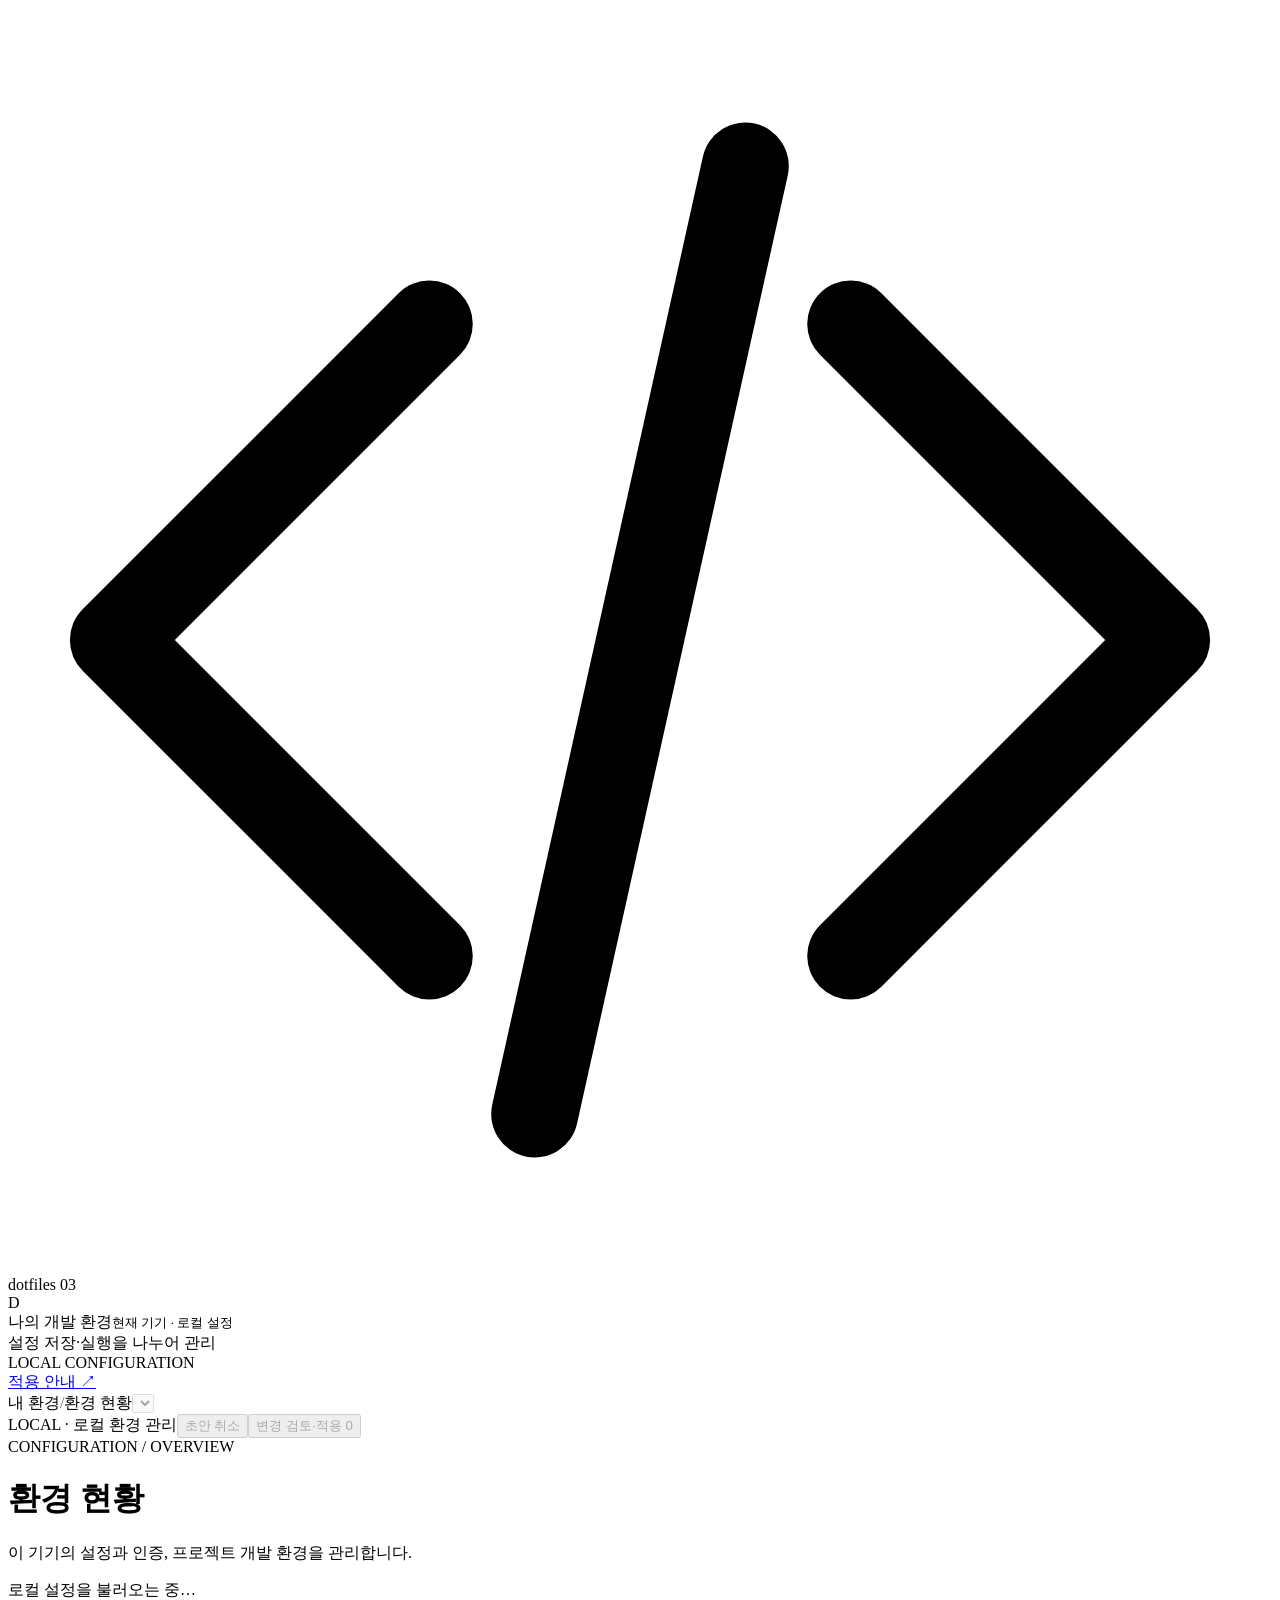
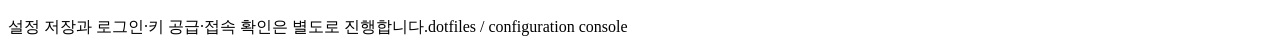
==== commit a0d26c8a: "Add guided Bitwarden SSH key and service token workflows" ====
--- a/dashboard/index.html
+++ b/dashboard/index.html
@@ -1,4 +1,4 @@
-<!DOCTYPE html><html lang="ko"><head><meta charset="utf-8"><meta name="viewport" content="width=device-width,initial-scale=1"><title>dotfiles · 환경 설정</title><link rel="stylesheet" href="/style.css"><link rel="stylesheet" href="/design/design-inspector.css"><link rel="stylesheet" href="/design/preview.css"></head><body><div class="app"><aside class="sidebar"><div class="brand row"><svg viewBox="0 0 24 24" fill="none" stroke="currentColor" stroke-width="1.65" stroke-linecap="round" stroke-linejoin="round" aria-hidden="true"><path d="m8 6-6 6 6 6m8-12 6 6-6 6M14 3l-4 18"/></svg> dotfiles <span class="version">03</span></div><div class="workspace row"><span class="avatar">D</span><div>나의 개발 환경<small>현재 기기 · 로컬 설정</small></div></div><nav class="nav" aria-label="주 메뉴"></nav><div class="sidefoot"><span class="point"></span>검토 후 로컬 설정 파일 생성<br><span class="mono">LOCAL CONFIGURATION</span><br><a href="#" id="about-link">적용 안내 ↗</a></div></aside><main class="main"><header class="toolbar between"><div class="row"><span class="muted">내 환경</span><span style="color:#596b82">/</span><span id="breadcrumb">환경 현황</span><select class="mobile-nav" id="mobile-nav" disabled aria-label="화면 선택"></select></div><div class="row"><span class="demo">LOCAL · 참조만 저장</span><button class="btn" id="reset-draft" disabled>초안 취소</button><button class="btn primary" id="review-button" disabled>변경 검토·적용 <span class="mono" id="dirty-count">0</span></button></div></header><div class="content"><div class="overline" id="overline">CONFIGURATION / OVERVIEW</div><div class="heading between"><h1 id="page-title">환경 현황</h1><button class="btn" id="heading-action" hidden><svg viewBox="0 0 24 24" fill="none" stroke="currentColor" stroke-width="1.65" stroke-linecap="round" stroke-linejoin="round" aria-hidden="true"><path d="M12 5v14M5 12h14"/></svg> 연결 추가</button></div><p class="intro" id="page-intro">이 기기의 설정과 인증, 프로젝트 개발 환경을 관리합니다.</p><div id="notice" class="notice" role="status" hidden></div><div id="page-body"><p>로컬 설정을 불러오는 중…</p></div><footer class="footer between"><span>설치·로그인은 적용 안내에서 별도로 진행합니다.</span><span class="mono">dotfiles / configuration console</span></footer></div></main></div><div id="toast" class="toast" role="status"></div>
+<!DOCTYPE html><html lang="ko"><head><meta charset="utf-8"><meta name="viewport" content="width=device-width,initial-scale=1"><title>dotfiles · 환경 설정</title><link rel="stylesheet" href="/style.css"><link rel="stylesheet" href="/design/design-inspector.css"><link rel="stylesheet" href="/design/preview.css"></head><body><div class="app"><aside class="sidebar"><div class="brand row"><svg viewBox="0 0 24 24" fill="none" stroke="currentColor" stroke-width="1.65" stroke-linecap="round" stroke-linejoin="round" aria-hidden="true"><path d="m8 6-6 6 6 6m8-12 6 6-6 6M14 3l-4 18"/></svg> dotfiles <span class="version">03</span></div><div class="workspace row"><span class="avatar">D</span><div>나의 개발 환경<small>현재 기기 · 로컬 설정</small></div></div><nav class="nav" aria-label="주 메뉴"></nav><div class="sidefoot"><span class="point"></span>설정 저장·실행을 나누어 관리<br><span class="mono">LOCAL CONFIGURATION</span><br><a href="#" id="about-link">적용 안내 ↗</a></div></aside><main class="main"><header class="toolbar between"><div class="row"><span class="muted">내 환경</span><span style="color:#596b82">/</span><span id="breadcrumb">환경 현황</span><select class="mobile-nav" id="mobile-nav" disabled aria-label="화면 선택"></select></div><div class="row"><span class="demo">LOCAL · 로컬 환경 관리</span><button class="btn" id="reset-draft" disabled>초안 취소</button><button class="btn primary" id="review-button" disabled>변경 검토·적용 <span class="mono" id="dirty-count">0</span></button></div></header><div class="content"><div class="overline" id="overline">CONFIGURATION / OVERVIEW</div><div class="heading between"><h1 id="page-title">환경 현황</h1><button class="btn" id="heading-action" hidden><svg viewBox="0 0 24 24" fill="none" stroke="currentColor" stroke-width="1.65" stroke-linecap="round" stroke-linejoin="round" aria-hidden="true"><path d="M12 5v14M5 12h14"/></svg> 연결 추가</button></div><p class="intro" id="page-intro">이 기기의 설정과 인증, 프로젝트 개발 환경을 관리합니다.</p><div id="notice" class="notice" role="status" hidden></div><div id="page-body"><p>로컬 설정을 불러오는 중…</p></div><footer class="footer between"><span>설정 저장과 로그인·키 공급·접속 확인은 별도로 진행합니다.</span><span class="mono">dotfiles / configuration console</span></footer></div></main></div><div id="toast" class="toast" role="status"></div>
 <dialog id="review-modal"><h2>변경 검토</h2><p>저장하면 로컬 설정 파일을 생성합니다. 설치·로그인·remote URL 변경은 적용 안내를 따라 별도로 진행합니다.</p><pre id="review-content"></pre><p id="save-error" role="alert"></p><div class="actions"><button class="btn" id="close-review">돌아가기</button><button class="btn primary" id="confirm-review">저장 · 설정 파일 생성</button></div></dialog>
 <dialog id="add-modal"><h2 id="add-title">새 항목</h2><div id="add-fields"></div><p id="add-error" role="alert"></p><div class="actions"><button class="btn" id="cancel-add">취소</button><button class="btn primary" id="confirm-add">추가</button></div></dialog>
-<script src="/app.js" defer></script><script src="/environment.js" defer></script><script src="/onboarding.js" defer></script><script src="/tailscale.js" defer></script><script src="/inventory.js" defer></script><script src="/record-picker.js" defer></script><script src="/change-center.js" defer></script><script src="/navigation.js" defer></script><script src="/desktop.js" defer></script><script src="/design/design-inspector.js" defer></script><script src="/design/dashboard-design.js" defer></script><script src="/design/preview.js" defer></script></body></html>+<script src="/app.js" defer></script><script src="/environment.js" defer></script><script src="/onboarding.js" defer></script><script src="/tailscale.js" defer></script><script src="/inventory.js" defer></script><script src="/record-picker.js" defer></script><script src="/change-center.js" defer></script><script src="/secret-workflows.js" defer></script><script src="/navigation.js" defer></script><script src="/desktop.js" defer></script><script src="/design/design-inspector.js" defer></script><script src="/design/dashboard-design.js" defer></script><script src="/design/preview.js" defer></script></body></html>
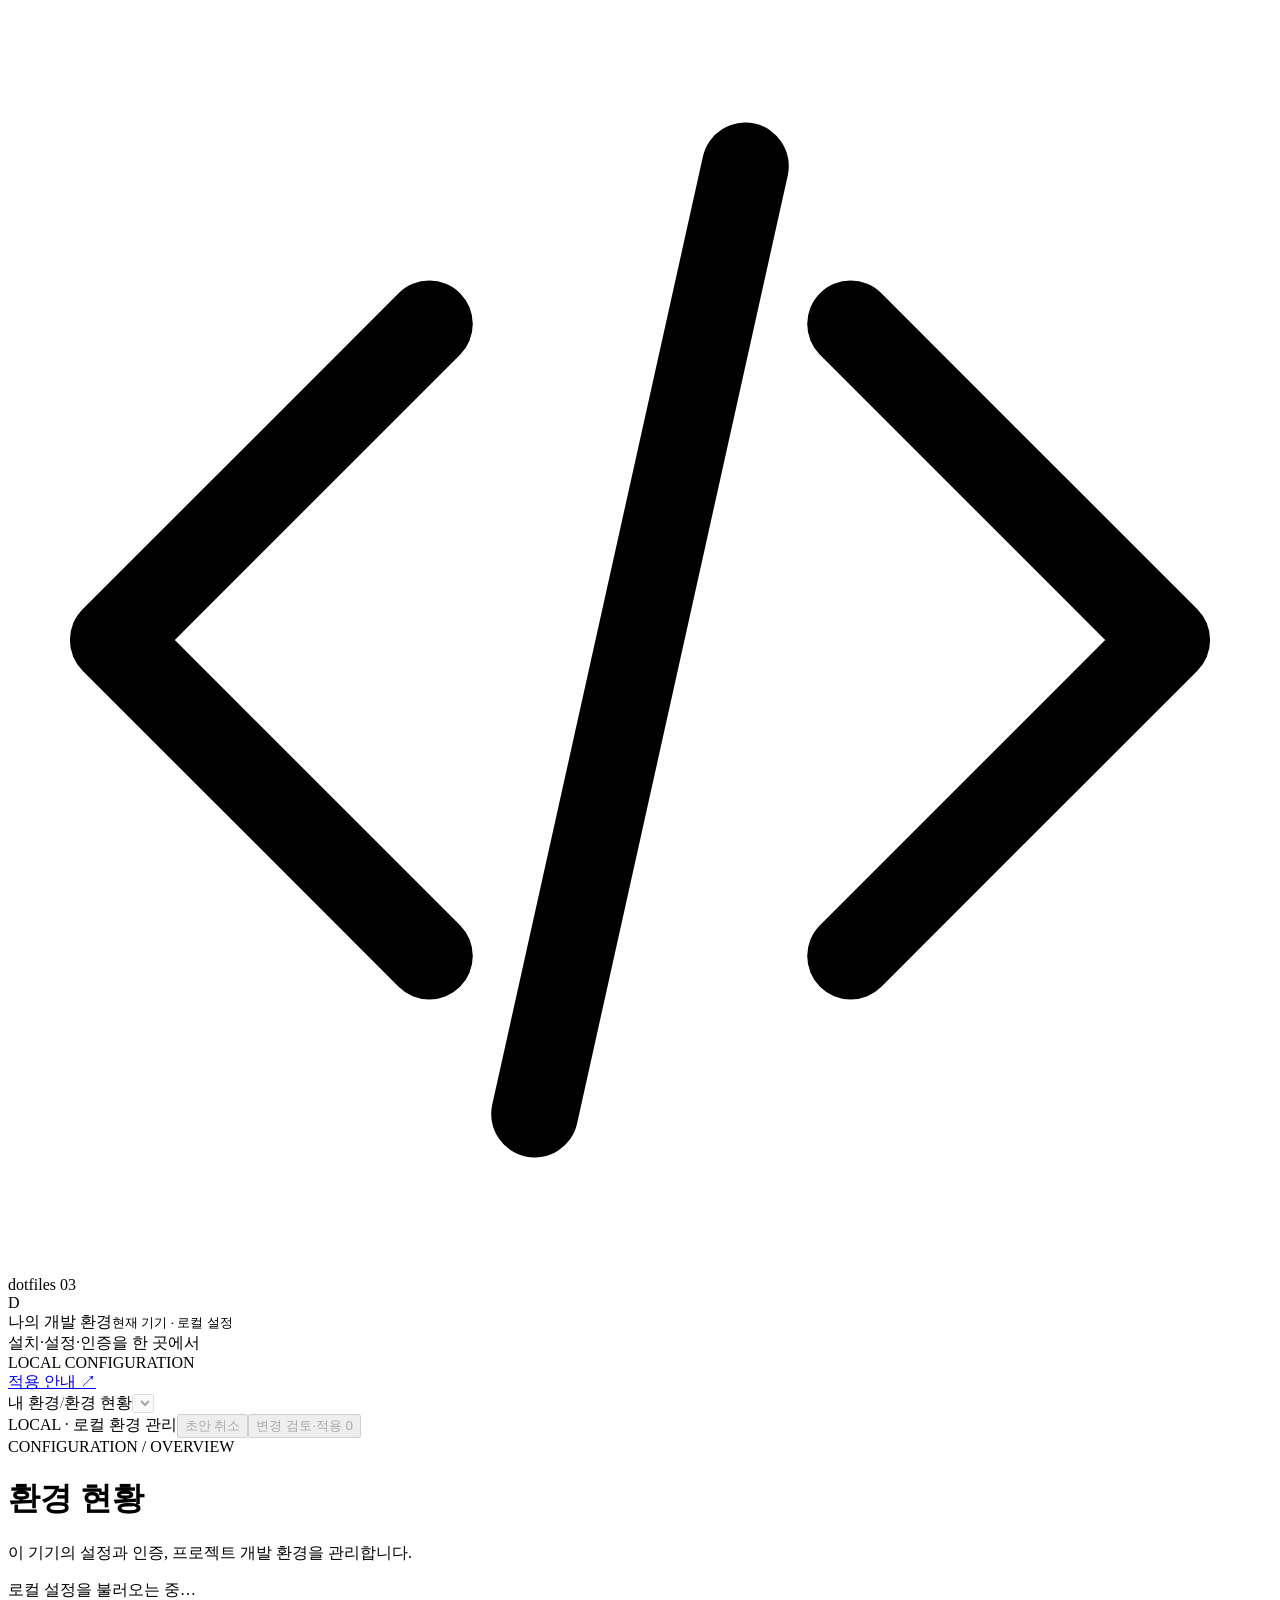
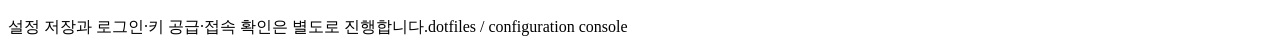
==== commit d710f38d: "Unify dashboard-driven environment setup, authentication, and updates" ====
--- a/dashboard/index.html
+++ b/dashboard/index.html
@@ -1,4 +1,4 @@
-<!DOCTYPE html><html lang="ko"><head><meta charset="utf-8"><meta name="viewport" content="width=device-width,initial-scale=1"><title>dotfiles · 환경 설정</title><link rel="stylesheet" href="/style.css"><link rel="stylesheet" href="/design/design-inspector.css"><link rel="stylesheet" href="/design/preview.css"></head><body><div class="app"><aside class="sidebar"><div class="brand row"><svg viewBox="0 0 24 24" fill="none" stroke="currentColor" stroke-width="1.65" stroke-linecap="round" stroke-linejoin="round" aria-hidden="true"><path d="m8 6-6 6 6 6m8-12 6 6-6 6M14 3l-4 18"/></svg> dotfiles <span class="version">03</span></div><div class="workspace row"><span class="avatar">D</span><div>나의 개발 환경<small>현재 기기 · 로컬 설정</small></div></div><nav class="nav" aria-label="주 메뉴"></nav><div class="sidefoot"><span class="point"></span>설정 저장·실행을 나누어 관리<br><span class="mono">LOCAL CONFIGURATION</span><br><a href="#" id="about-link">적용 안내 ↗</a></div></aside><main class="main"><header class="toolbar between"><div class="row"><span class="muted">내 환경</span><span style="color:#596b82">/</span><span id="breadcrumb">환경 현황</span><select class="mobile-nav" id="mobile-nav" disabled aria-label="화면 선택"></select></div><div class="row"><span class="demo">LOCAL · 로컬 환경 관리</span><button class="btn" id="reset-draft" disabled>초안 취소</button><button class="btn primary" id="review-button" disabled>변경 검토·적용 <span class="mono" id="dirty-count">0</span></button></div></header><div class="content"><div class="overline" id="overline">CONFIGURATION / OVERVIEW</div><div class="heading between"><h1 id="page-title">환경 현황</h1><button class="btn" id="heading-action" hidden><svg viewBox="0 0 24 24" fill="none" stroke="currentColor" stroke-width="1.65" stroke-linecap="round" stroke-linejoin="round" aria-hidden="true"><path d="M12 5v14M5 12h14"/></svg> 연결 추가</button></div><p class="intro" id="page-intro">이 기기의 설정과 인증, 프로젝트 개발 환경을 관리합니다.</p><div id="notice" class="notice" role="status" hidden></div><div id="page-body"><p>로컬 설정을 불러오는 중…</p></div><footer class="footer between"><span>설정 저장과 로그인·키 공급·접속 확인은 별도로 진행합니다.</span><span class="mono">dotfiles / configuration console</span></footer></div></main></div><div id="toast" class="toast" role="status"></div>
+<!DOCTYPE html><html lang="ko"><head><meta charset="utf-8"><meta name="viewport" content="width=device-width,initial-scale=1"><title>dotfiles · 환경 설정</title><link rel="stylesheet" href="/style.css"><link rel="stylesheet" href="/design/design-inspector.css"><link rel="stylesheet" href="/design/preview.css"></head><body><div class="app"><aside class="sidebar"><div class="brand row"><svg viewBox="0 0 24 24" fill="none" stroke="currentColor" stroke-width="1.65" stroke-linecap="round" stroke-linejoin="round" aria-hidden="true"><path d="m8 6-6 6 6 6m8-12 6 6-6 6M14 3l-4 18"/></svg> dotfiles <span class="version">03</span></div><div class="workspace row"><span class="avatar">D</span><div>나의 개발 환경<small>현재 기기 · 로컬 설정</small></div></div><nav class="nav" aria-label="주 메뉴"></nav><div class="sidefoot"><span class="point"></span>설치·설정·인증을 한 곳에서<br><span class="mono">LOCAL CONFIGURATION</span><br><a href="#" id="about-link">적용 안내 ↗</a></div></aside><main class="main"><header class="toolbar between"><div class="row"><span class="muted">내 환경</span><span style="color:#596b82">/</span><span id="breadcrumb">환경 현황</span><select class="mobile-nav" id="mobile-nav" disabled aria-label="화면 선택"></select></div><div class="row"><span class="demo">LOCAL · 로컬 환경 관리</span><button class="btn" id="reset-draft" disabled>초안 취소</button><button class="btn primary" id="review-button" disabled>변경 검토·적용 <span class="mono" id="dirty-count">0</span></button></div></header><div class="content"><div class="overline" id="overline">CONFIGURATION / OVERVIEW</div><div class="heading between"><h1 id="page-title">환경 현황</h1><button class="btn" id="heading-action" hidden><svg viewBox="0 0 24 24" fill="none" stroke="currentColor" stroke-width="1.65" stroke-linecap="round" stroke-linejoin="round" aria-hidden="true"><path d="M12 5v14M5 12h14"/></svg> 연결 추가</button></div><p class="intro" id="page-intro">이 기기의 설정과 인증, 프로젝트 개발 환경을 관리합니다.</p><div id="notice" class="notice" role="status" hidden></div><div id="page-body"><p>로컬 설정을 불러오는 중…</p></div><footer class="footer between"><span>설정 저장과 로그인·키 공급·접속 확인은 별도로 진행합니다.</span><span class="mono">dotfiles / configuration console</span></footer></div></main></div><div id="toast" class="toast" role="status"></div>
 <dialog id="review-modal"><h2>변경 검토</h2><p>저장하면 로컬 설정 파일을 생성합니다. 설치·로그인·remote URL 변경은 적용 안내를 따라 별도로 진행합니다.</p><pre id="review-content"></pre><p id="save-error" role="alert"></p><div class="actions"><button class="btn" id="close-review">돌아가기</button><button class="btn primary" id="confirm-review">저장 · 설정 파일 생성</button></div></dialog>
 <dialog id="add-modal"><h2 id="add-title">새 항목</h2><div id="add-fields"></div><p id="add-error" role="alert"></p><div class="actions"><button class="btn" id="cancel-add">취소</button><button class="btn primary" id="confirm-add">추가</button></div></dialog>
-<script src="/app.js" defer></script><script src="/environment.js" defer></script><script src="/onboarding.js" defer></script><script src="/tailscale.js" defer></script><script src="/inventory.js" defer></script><script src="/record-picker.js" defer></script><script src="/change-center.js" defer></script><script src="/secret-workflows.js" defer></script><script src="/navigation.js" defer></script><script src="/desktop.js" defer></script><script src="/design/design-inspector.js" defer></script><script src="/design/dashboard-design.js" defer></script><script src="/design/preview.js" defer></script></body></html>+<script src="/app.js" defer></script><script src="/environment.js" defer></script><script src="/onboarding.js" defer></script><script src="/tailscale.js" defer></script><script src="/inventory.js" defer></script><script src="/record-picker.js" defer></script><script src="/change-center.js" defer></script><script src="/secret-workflows.js" defer></script><script src="/control-center.js" defer></script><script src="/navigation.js" defer></script><script src="/desktop.js" defer></script><script src="/design/design-inspector.js" defer></script><script src="/design/dashboard-design.js" defer></script><script src="/design/preview.js" defer></script></body></html>
